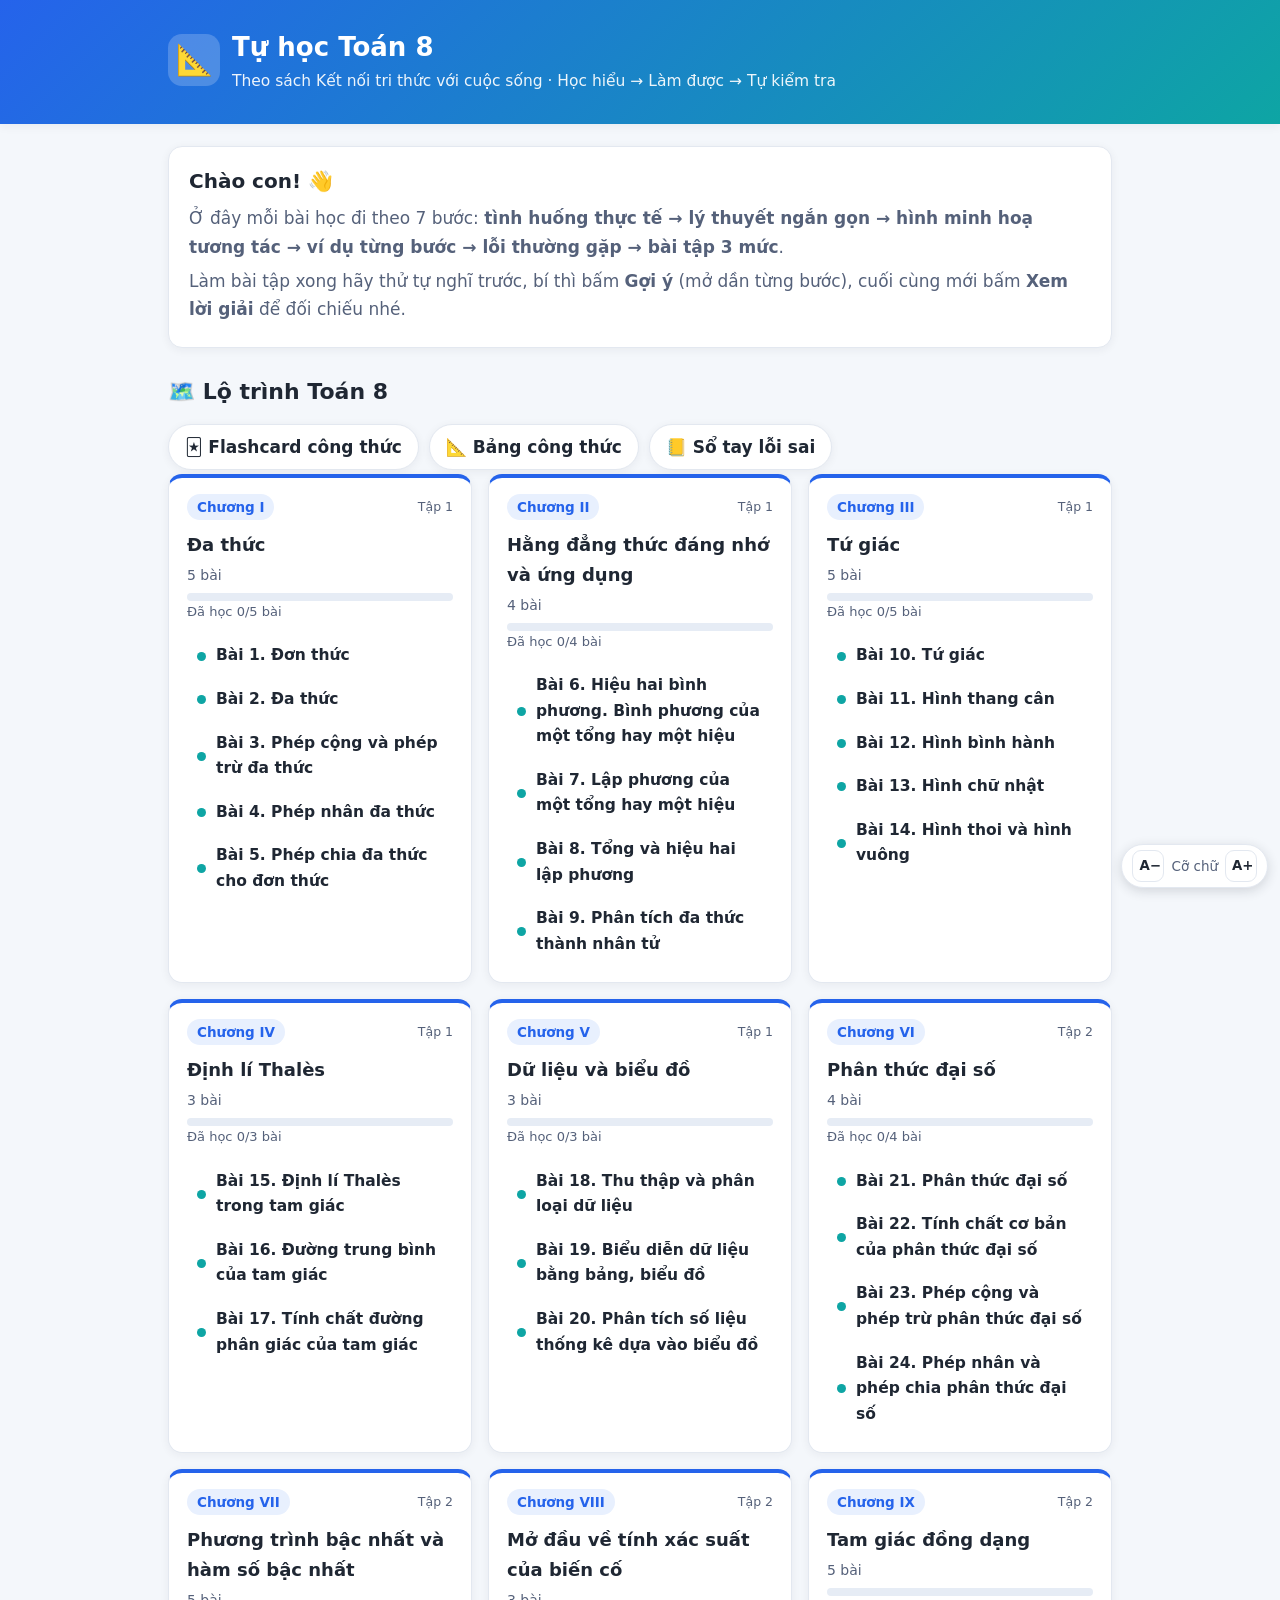
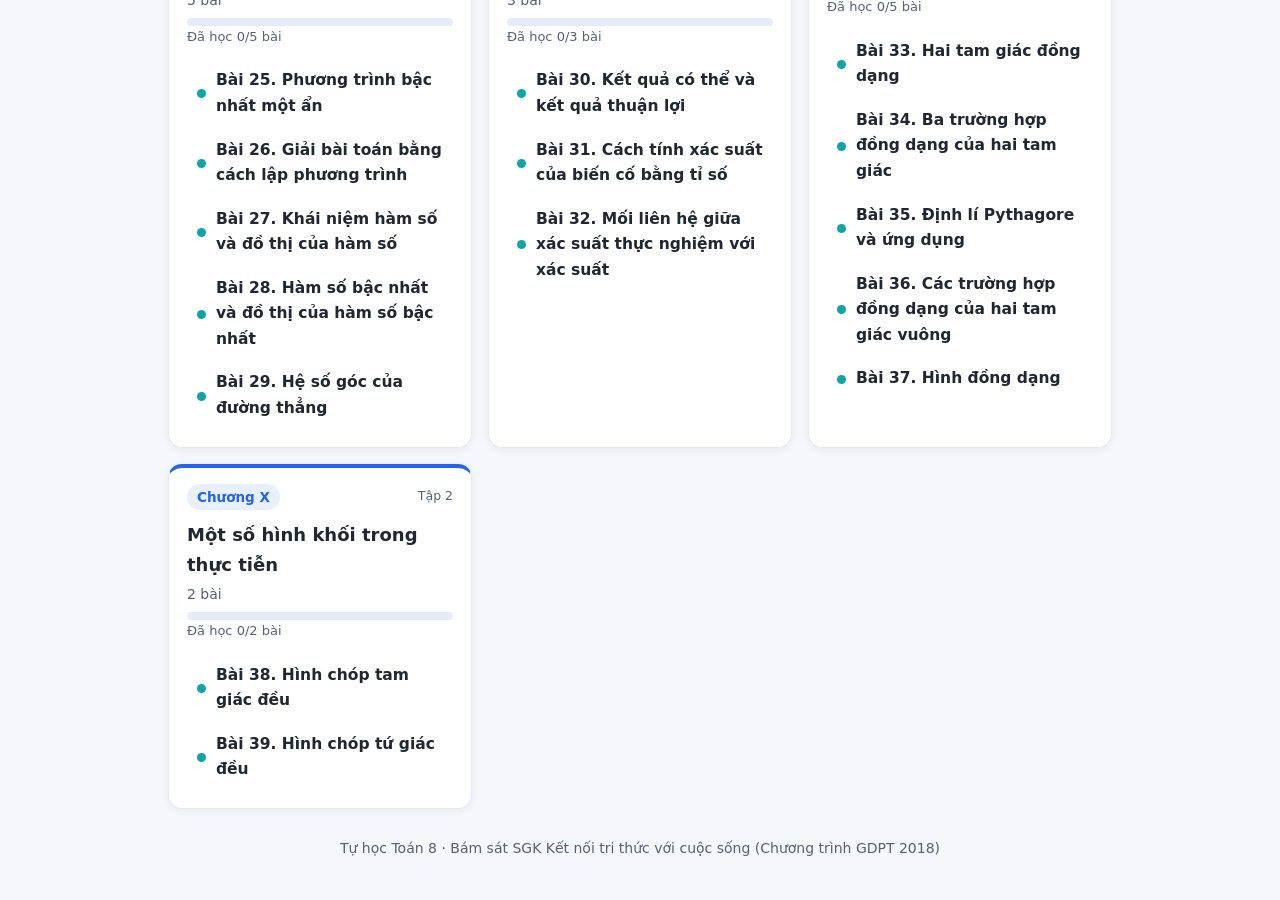
==== index.html @ 3c46e63d "Khoi tao web Tu hoc Toan 8 (Ket noi tri thuc): 10 chuong, 39 bai - 39 bai day du (ly thuyet, vi du, " ====
<!DOCTYPE html>
<html lang="vi">
<head>
  <meta charset="UTF-8" />
  <meta name="viewport" content="width=device-width, initial-scale=1.0" />
  <title>Tự học Toán 8 – Kết nối tri thức</title>
  <link rel="stylesheet" href="vendor/katex/katex.min.css" />
  <link rel="stylesheet" href="css/style.css" />
</head>
<body>
  <header class="site-header">
    <div class="container">
      <div class="brand">
        <div class="logo">📐</div>
        <div>
          <h1>Tự học Toán 8</h1>
          <p class="tagline">Theo sách Kết nối tri thức với cuộc sống · Học hiểu → Làm được → Tự kiểm tra</p>
        </div>
      </div>
    </div>
  </header>

  <main class="container">
    <section class="intro-block">
      <h2>Chào con! 👋</h2>
      <p>Ở đây mỗi bài học đi theo 7 bước: <b>tình huống thực tế → lý thuyết ngắn gọn →
      hình minh hoạ tương tác → ví dụ từng bước → lỗi thường gặp → bài tập 3 mức</b>.</p>
      <p>Làm bài tập xong hãy thử tự nghĩ trước, bí thì bấm <b>Gợi ý</b> (mở dần từng bước),
      cuối cùng mới bấm <b>Xem lời giải</b> để đối chiếu nhé.</p>
    </section>

    <h2 class="section-title">🗺️ Lộ trình Toán 8</h2>
    <div id="home-root"><p style="color:#55617a">Đang tải lộ trình…</p></div>
  </main>

  <footer class="site-footer">
    Tự học Toán 8 · Bám sát SGK Kết nối tri thức với cuộc sống (Chương trình GDPT 2018)
  </footer>

  <!-- KaTeX (offline) -->
  <script src="vendor/katex/katex.min.js"></script>
  <script src="vendor/katex/auto-render.min.js"></script>
  <!-- App + dữ liệu chương -->
  <script src="js/app.js"></script>
  <script src="js/store.js"></script>
  <script src="js/prefs.js"></script>
  <script src="data/chuong-01.js"></script>
  <script src="data/chuong-02.js"></script>
  <script src="data/chuong-03.js"></script>
  <script src="data/chuong-04.js"></script>
  <script src="data/chuong-05.js"></script>
  <script src="data/chuong-06.js"></script>
  <script src="data/chuong-07.js"></script>
  <script src="data/chuong-08.js"></script>
  <script src="data/chuong-09.js"></script>
  <script src="data/chuong-10.js"></script>
  <script>
    MATH8.renderHome("home-root");
    MATH8.typeset(document.body);
  </script>
</body>
</html>
---- css/style.css ----
/* =======================================================================
   Tự học Toán 8 – Kết nối tri thức · style.css
   Giao diện thân thiện, dễ đọc, responsive (điện thoại / máy tính bảng / PC)
   ======================================================================= */

:root {
  --base-font: 17px;
  --c-bg: #f4f7fb;
  --c-card: #ffffff;
  --c-ink: #1f2733;
  --c-ink-soft: #55617a;
  --c-primary: #2563eb;
  --c-primary-dark: #1d4ed8;
  --c-primary-soft: #e8f0fe;
  --c-accent: #0ea5a4;
  --c-line: #e3e8f0;
  --c-warn-bg: #fff7ed;
  --c-warn-line: #fdba74;
  --c-ok: #16a34a;

  /* màu cho 3 mức bài tập */
  --lv1: #16a34a; /* Nhận biết  */
  --lv2: #d97706; /* Thông hiểu */
  --lv3: #dc2626; /* Vận dụng   */

  --radius: 14px;
  --shadow: 0 2px 10px rgba(31, 39, 51, 0.06);
  --shadow-hover: 0 6px 20px rgba(37, 99, 235, 0.16);
  --font: "Segoe UI", system-ui, -apple-system, "Helvetica Neue", Arial,
    "Noto Sans", sans-serif;
}

* { box-sizing: border-box; }

html { scroll-behavior: smooth; }

body {
  margin: 0;
  font-family: var(--font);
  color: var(--c-ink);
  background: var(--c-bg);
  line-height: 1.65;
  font-size: var(--base-font, 17px);
}

a { color: var(--c-primary); text-decoration: none; }
a:hover { text-decoration: underline; }

.container { max-width: 980px; margin: 0 auto; padding: 0 18px; }

/* ---------------- Header / điều hướng ---------------- */
.site-header {
  background: linear-gradient(135deg, #2563eb 0%, #0ea5a4 100%);
  color: #fff;
  padding: 26px 0 30px;
  box-shadow: var(--shadow);
}
.site-header .container { display: flex; flex-direction: column; gap: 6px; }
.site-header .brand { display: flex; align-items: center; gap: 12px; }
.site-header .logo {
  font-size: 30px; line-height: 1;
  background: rgba(255, 255, 255, 0.2);
  width: 52px; height: 52px; border-radius: 14px;
  display: flex; align-items: center; justify-content: center;
}
.site-header h1 { margin: 0; font-size: 26px; font-weight: 800; }
.site-header .tagline { margin: 0; opacity: 0.92; font-size: 15.5px; }

.topbar {
  background: #fff; border-bottom: 1px solid var(--c-line);
  position: sticky; top: 0; z-index: 50;
}
.topbar .container {
  display: flex; align-items: center; gap: 14px;
  height: 54px;
}
.topbar a.home-link { font-weight: 700; color: var(--c-ink); }
.topbar .crumb { color: var(--c-ink-soft); font-size: 15px; }
.topbar .crumb b { color: var(--c-ink); }

/* ---------------- Trang chủ: lộ trình ---------------- */
.intro-block {
  background: var(--c-card); border: 1px solid var(--c-line);
  border-radius: var(--radius); padding: 18px 20px; margin: 22px 0;
  box-shadow: var(--shadow);
}
.intro-block h2 { margin: 0 0 6px; font-size: 20px; }
.intro-block p { margin: 6px 0; color: var(--c-ink-soft); }

.section-title { font-size: 22px; margin: 26px 0 14px; }

.roadmap {
  display: grid;
  grid-template-columns: repeat(auto-fill, minmax(280px, 1fr));
  gap: 16px;
}
.chap-card {
  background: var(--c-card);
  border: 1px solid var(--c-line);
  border-radius: var(--radius);
  padding: 16px 18px;
  box-shadow: var(--shadow);
  transition: transform 0.15s, box-shadow 0.15s;
}
.chap-active { border-top: 4px solid var(--c-primary); }
.chap-soon { opacity: 0.72; }
.chap-head { display: flex; justify-content: space-between; align-items: center; }
.chap-roman {
  font-weight: 800; color: var(--c-primary);
  background: var(--c-primary-soft); padding: 2px 10px; border-radius: 999px;
  font-size: 13.5px;
}
.chap-tap { font-size: 12.5px; color: var(--c-ink-soft); }
.chap-title { margin: 10px 0 4px; font-size: 18px; }
.chap-meta { font-size: 14px; color: var(--c-ink-soft); }
.chap-meta em { color: var(--lv2); font-style: normal; font-weight: 600; }

.lesson-list { list-style: none; margin: 12px 0 0; padding: 0; }
.lesson-list li { margin: 0; }
.lesson-link {
  display: flex; align-items: center; gap: 10px;
  padding: 9px 10px; border-radius: 10px; color: var(--c-ink);
  font-weight: 600; font-size: 15.5px;
}
.lesson-link:hover { background: var(--c-primary-soft); text-decoration: none; }
.lesson-dot {
  width: 9px; height: 9px; border-radius: 50%;
  background: var(--c-accent); flex: none;
}

/* ---------------- Trang bài học ---------------- */
.lesson { margin: 26px 0 60px; }
.lesson > h1 {
  font-size: 27px; margin: 6px 0 4px; line-height: 1.3;
}
.lesson .chapter-name { color: var(--c-primary); font-weight: 700; font-size: 15px; }

.block {
  background: var(--c-card); border: 1px solid var(--c-line);
  border-radius: var(--radius); padding: 18px 20px; margin: 18px 0;
  box-shadow: var(--shadow);
}
.block > h2 {
  font-size: 19px; margin: 0 0 12px;
  display: flex; align-items: center; gap: 9px;
}
.block-icon { font-size: 20px; }

/* Mục tiêu */
.objectives { margin: 0; padding-left: 4px; list-style: none; }
.objectives li { padding: 3px 0 3px 28px; position: relative; }
.objectives li::before {
  content: "✓"; position: absolute; left: 0; top: 3px;
  color: var(--c-ok); font-weight: 800;
}

/* Tình huống mở đầu */
.intro-situation {
  border-left: 5px solid var(--c-accent);
  background: #f0fdfa;
}
.intro-situation .math-callout { margin-top: 10px; }

/* Lý thuyết + công thức nổi bật */
.theory-item { margin-bottom: 16px; }
.theory-item:last-child { margin-bottom: 0; }
.theory-item h3 { margin: 0 0 6px; font-size: 16.5px; color: var(--c-primary-dark); }
.formula-box {
  background: var(--c-primary-soft);
  border: 1px solid #c7dbfb;
  border-radius: 10px;
  padding: 12px 16px; margin: 10px 0;
  text-align: center; font-size: 18px;
  overflow-x: auto;
}
.math-callout {
  background: #f8fafc; border: 1px dashed var(--c-line);
  border-radius: 10px; padding: 10px 14px; text-align: center;
  overflow-x: auto;
}

/* Ví dụ từng bước */
.example { border-left: 5px solid var(--c-primary); }
.example + .example { margin-top: 14px; }
.example h3 { margin: 0 0 8px; font-size: 16.5px; }
.steps { margin: 0; padding-left: 22px; }
.steps li { margin: 5px 0; }

/* Lỗi thường gặp */
.mistakes { background: var(--c-warn-bg); border-color: var(--c-warn-line); }
.mistake-item { padding: 8px 0; border-bottom: 1px dashed var(--c-warn-line); }
.mistake-item:last-child { border-bottom: none; }
.mistake-wrong { color: var(--lv3); }
.mistake-wrong b { font-weight: 700; }
.mistake-right { color: var(--c-ok); }
.mistake-note { color: var(--c-ink-soft); font-size: 14.5px; margin-top: 2px; }

/* ---------------- Bài tập ---------------- */
.exercise {
  border: 1px solid var(--c-line); border-radius: 12px;
  padding: 14px 16px; margin: 14px 0; background: #fff;
}
.ex-head { display: flex; align-items: center; gap: 10px; margin-bottom: 8px; }
.ex-num { font-weight: 800; color: var(--c-ink); }
.lv-badge {
  font-size: 12.5px; font-weight: 700; color: #fff;
  padding: 2px 10px; border-radius: 999px;
}
.lv-1 { background: var(--lv1); }
.lv-2 { background: var(--lv2); }
.lv-3 { background: var(--lv3); }
.ex-prompt { margin: 4px 0 10px; }

.ex-actions { display: flex; flex-wrap: wrap; gap: 8px; }
.btn {
  font-family: inherit; font-size: 14.5px; font-weight: 600;
  border: 1px solid var(--c-line); background: #fff; color: var(--c-ink);
  padding: 7px 14px; border-radius: 9px; cursor: pointer;
  transition: background 0.12s, border-color 0.12s;
}
.btn:hover { background: var(--c-primary-soft); border-color: var(--c-primary); }
.btn-hint { color: var(--c-primary-dark); }
.btn-solution { color: var(--lv3); border-color: #fecaca; }
.btn-solution:hover { background: #fef2f2; border-color: var(--lv3); }
.btn:disabled { opacity: 0.5; cursor: default; }

.hint-area { margin-top: 10px; }
.hint-bubble {
  background: #fffbeb; border: 1px solid #fde68a;
  border-radius: 9px; padding: 9px 13px; margin-top: 8px;
  animation: fade 0.2s ease;
}
.hint-bubble .hint-label { font-weight: 700; color: var(--lv2); }
.solution-area {
  margin-top: 10px; background: #f0fdf4; border: 1px solid #bbf7d0;
  border-radius: 9px; padding: 12px 15px; animation: fade 0.2s ease;
}
.solution-area .sol-label { font-weight: 700; color: var(--c-ok); display: block; margin-bottom: 4px; }
@keyframes fade { from { opacity: 0; transform: translateY(-4px); } to { opacity: 1; transform: none; } }

/* ---------------- Widget tương tác ---------------- */
.widget {
  background: #fdfdff; border: 1px solid var(--c-line);
  border-radius: 12px; padding: 14px; margin-top: 8px;
}
.widget .widget-hint { font-size: 14px; color: var(--c-ink-soft); margin: 0 0 10px; }
.widget-controls {
  display: flex; flex-wrap: wrap; gap: 18px; margin-bottom: 12px;
  align-items: center;
}
.slider-group { display: flex; align-items: center; gap: 10px; }
.slider-group label { font-weight: 700; min-width: 22px; }
.slider-group input[type="range"] { width: 130px; }
.slider-val {
  font-weight: 800; color: var(--c-primary-dark);
  min-width: 26px; text-align: center;
  background: var(--c-primary-soft); border-radius: 7px; padding: 1px 6px;
}
.widget-result {
  text-align: center; font-size: 18px; margin-top: 10px;
  background: var(--c-primary-soft); border-radius: 9px; padding: 8px;
  overflow-x: auto;
}
.widget svg { display: block; max-width: 100%; height: auto; margin: 0 auto; }

.tiles-area { display: flex; flex-wrap: wrap; gap: 8px; margin: 8px 0; min-height: 50px; }
.tile {
  display: inline-flex; align-items: center; justify-content: center;
  font-weight: 700; color: #fff; border-radius: 7px; cursor: pointer;
  user-select: none; box-shadow: 0 1px 3px rgba(0,0,0,.15);
  transition: transform .1s;
}
.tile:hover { transform: translateY(-2px); }
.tile-x2 { width: 56px; height: 56px; background: #2563eb; }
.tile-x  { width: 30px; height: 56px; background: #0ea5a4; }
.tile-1  { width: 30px; height: 30px; background: #f59e0b; font-size: 13px; }
.tile-neg { filter: brightness(0.74) saturate(1.35); }
.tiles-result { margin-top: 6px; }

/* ---------------- Điều hướng cuối bài ---------------- */
.lesson-nav {
  display: flex; justify-content: space-between; gap: 12px; margin-top: 24px;
}
.lesson-nav a {
  flex: 1; background: var(--c-card); border: 1px solid var(--c-line);
  border-radius: 12px; padding: 12px 16px; box-shadow: var(--shadow);
  font-weight: 600;
}
.lesson-nav a:hover { box-shadow: var(--shadow-hover); text-decoration: none; }
.lesson-nav .nav-next { text-align: right; }
.lesson-nav .nav-dir { display: block; font-size: 13px; color: var(--c-ink-soft); }

/* ---------------- Footer ---------------- */
.site-footer {
  text-align: center; color: var(--c-ink-soft); font-size: 14px;
  padding: 28px 16px 40px;
}

/* ---------------- Responsive ---------------- */
@media (max-width: 600px) {
  .site-header h1 { font-size: 21px; }
  .roadmap { grid-template-columns: 1fr; }
  .lesson > h1 { font-size: 22px; }
  .block { padding: 14px 15px; }
  .slider-group input[type="range"] { width: 100px; }
  .lesson-nav { flex-direction: column; }
  .home-tools { flex-wrap: wrap; }
}

/* ---------------- Thanh điều hướng công cụ (trang chủ) ---------------- */
.home-tools { display: flex; gap: 10px; flex-wrap: wrap; margin: 14px 0 4px; }
.home-tools a {
  display: inline-flex; align-items: center; gap: 7px;
  background: var(--c-card); border: 1px solid var(--c-line); border-radius: 999px;
  padding: 8px 16px; font-weight: 600; color: var(--c-ink); box-shadow: var(--shadow);
}
.home-tools a:hover { background: var(--c-primary-soft); border-color: var(--c-primary); text-decoration: none; }

.continue-banner {
  background: linear-gradient(135deg, #eef5ff, #e6fbf8);
  border: 1px solid #c7dbfb; border-radius: var(--radius); padding: 14px 18px; margin: 16px 0;
  display: flex; align-items: center; justify-content: space-between; gap: 12px; flex-wrap: wrap;
}
.continue-banner .ct-go { background: var(--c-primary); color: #fff; border: none; border-radius: 10px; padding: 9px 18px; font-weight: 700; font-family: inherit; cursor: pointer; }
.continue-banner .ct-go:hover { background: var(--c-primary-dark); }

/* tiến độ trên thẻ chương */
.chap-progress { margin-top: 4px; }
.pbar { height: 8px; background: #e6ecf5; border-radius: 999px; overflow: hidden; margin-top: 6px; }
.pbar > span { display: block; height: 100%; background: linear-gradient(90deg, #2563eb, #0ea5a4); border-radius: 999px; }
.chap-progress .pnum { font-size: 13px; color: var(--c-ink-soft); }
.lesson-link.done { color: var(--c-ok); }
.lesson-link .lesson-check { margin-left: auto; color: var(--c-ok); font-weight: 800; }

/* nút đánh dấu đã học */
.done-row { text-align: center; margin: 18px 0 4px; }
.btn-done {
  font-family: inherit; font-size: 15.5px; font-weight: 700; cursor: pointer;
  border: 2px solid var(--c-ok); background: #fff; color: var(--c-ok);
  padding: 10px 22px; border-radius: 999px;
}
.btn-done.is-done { background: var(--c-ok); color: #fff; }

/* ---------------- Quiz tự kiểm tra ---------------- */
.quiz { background: #fbfdff; border-color: #c7dbfb; }
.quiz-q { border: 1px solid var(--c-line); border-radius: 12px; padding: 13px 15px; margin: 12px 0; background: #fff; }
.quiz-q .q-num { font-weight: 800; }
.quiz-prompt { margin: 4px 0 10px; }
.quiz-choices { display: flex; flex-direction: column; gap: 8px; }
.quiz-choice {
  display: flex; align-items: center; gap: 10px; cursor: pointer;
  border: 1px solid var(--c-line); border-radius: 9px; padding: 8px 12px; transition: background .12s;
}
.quiz-choice:hover { background: var(--c-primary-soft); }
.quiz-choice input { accent-color: var(--c-primary); }
.quiz-choice.correct { background: #f0fdf4; border-color: var(--c-ok); }
.quiz-choice.wrong { background: #fef2f2; border-color: var(--lv3); }
.quiz-fill input {
  font-family: inherit; font-size: 15.5px; padding: 8px 12px; border: 1px solid var(--c-line);
  border-radius: 9px; width: 160px;
}
.quiz-fb { margin-top: 9px; padding: 9px 13px; border-radius: 9px; font-size: 14.5px; display: none; }
.quiz-fb.ok { background: #f0fdf4; border: 1px solid #bbf7d0; color: var(--c-ok); display: block; }
.quiz-fb.no { background: #fef2f2; border: 1px solid #fecaca; color: var(--lv3); display: block; }
.quiz-score { text-align: center; font-weight: 700; margin-top: 10px; font-size: 16px; }

/* ---------------- Flashcard ---------------- */
.fc-wrap { max-width: 560px; margin: 0 auto; }
.fc-bar { display: flex; gap: 10px; align-items: center; flex-wrap: wrap; margin-bottom: 14px; }
.fc-bar select { font-family: inherit; font-size: 15px; padding: 7px 10px; border-radius: 9px; border: 1px solid var(--c-line); }
.flashcard {
  background: var(--c-card); border: 1px solid var(--c-line); border-radius: var(--radius);
  box-shadow: var(--shadow); min-height: 180px; display: flex; flex-direction: column;
  align-items: center; justify-content: center; gap: 10px; padding: 26px 20px; text-align: center; cursor: pointer;
}
.flashcard .fc-side { font-size: 14px; color: var(--c-ink-soft); }
.flashcard .fc-content { font-size: 20px; }
.flashcard .fc-hint { font-size: 13px; color: var(--c-ink-soft); }
.fc-actions { display: flex; gap: 10px; justify-content: center; margin-top: 14px; }
.fc-actions .btn-no { border-color: #fecaca; color: var(--lv3); }
.fc-actions .btn-yes { border-color: #bbf7d0; color: var(--c-ok); }
.fc-progress { text-align: center; color: var(--c-ink-soft); font-size: 14px; margin-top: 12px; }

/* ---------------- Sổ tay lỗi sai ---------------- */
.mistake {
  background: var(--c-card); border: 1px solid var(--c-line); border-left: 5px solid var(--lv3);
  border-radius: 12px; padding: 13px 16px; margin: 12px 0; box-shadow: var(--shadow);
}
.mistake .mk-lesson { font-size: 13.5px; color: var(--c-primary); font-weight: 700; }
.mistake .mk-correct { color: var(--c-ok); margin-top: 4px; }
.mistake .mk-actions { margin-top: 8px; display: flex; gap: 8px; }
.empty-note { text-align: center; color: var(--c-ink-soft); padding: 30px 10px; }

/* ---------------- Bảng công thức tổng hợp ---------------- */
.cf-chap { font-size: 20px; color: var(--c-primary-dark); margin: 24px 0 6px; border-bottom: 2px solid var(--c-line); padding-bottom: 5px; }
.cf-chap-body { display: grid; grid-template-columns: repeat(auto-fill, minmax(300px, 1fr)); gap: 14px; }
.cf-lesson { background: var(--c-card); border: 1px solid var(--c-line); border-radius: 12px; padding: 12px 15px; box-shadow: var(--shadow); }
.cf-title { font-weight: 700; font-size: 15.5px; display: block; margin-bottom: 6px; }
.cf-item { margin: 8px 0; }
.cf-name { font-size: 14px; color: var(--c-ink-soft); }
.cf-item .formula-box { margin: 4px 0 0; font-size: 16px; padding: 8px 12px; }

/* ---------------- Nút chỉnh cỡ chữ ---------------- */
.font-control {
  position: fixed; right: 12px; bottom: 12px; z-index: 200;
  display: flex; align-items: center; gap: 7px;
  background: #fff; border: 1px solid var(--c-line); border-radius: 999px;
  padding: 5px 10px; box-shadow: 0 3px 12px rgba(31,39,51,.16); font-size: 13.5px;
}
.font-control span { color: var(--c-ink-soft); }
.font-control button {
  font-family: inherit; font-weight: 800; cursor: pointer;
  border: 1px solid var(--c-line); background: #fff; color: var(--c-ink);
  width: 32px; height: 32px; border-radius: 9px; line-height: 1;
}
.font-control button:hover { background: var(--c-primary-soft); border-color: var(--c-primary); }
@media print { .font-control { display: none; } }
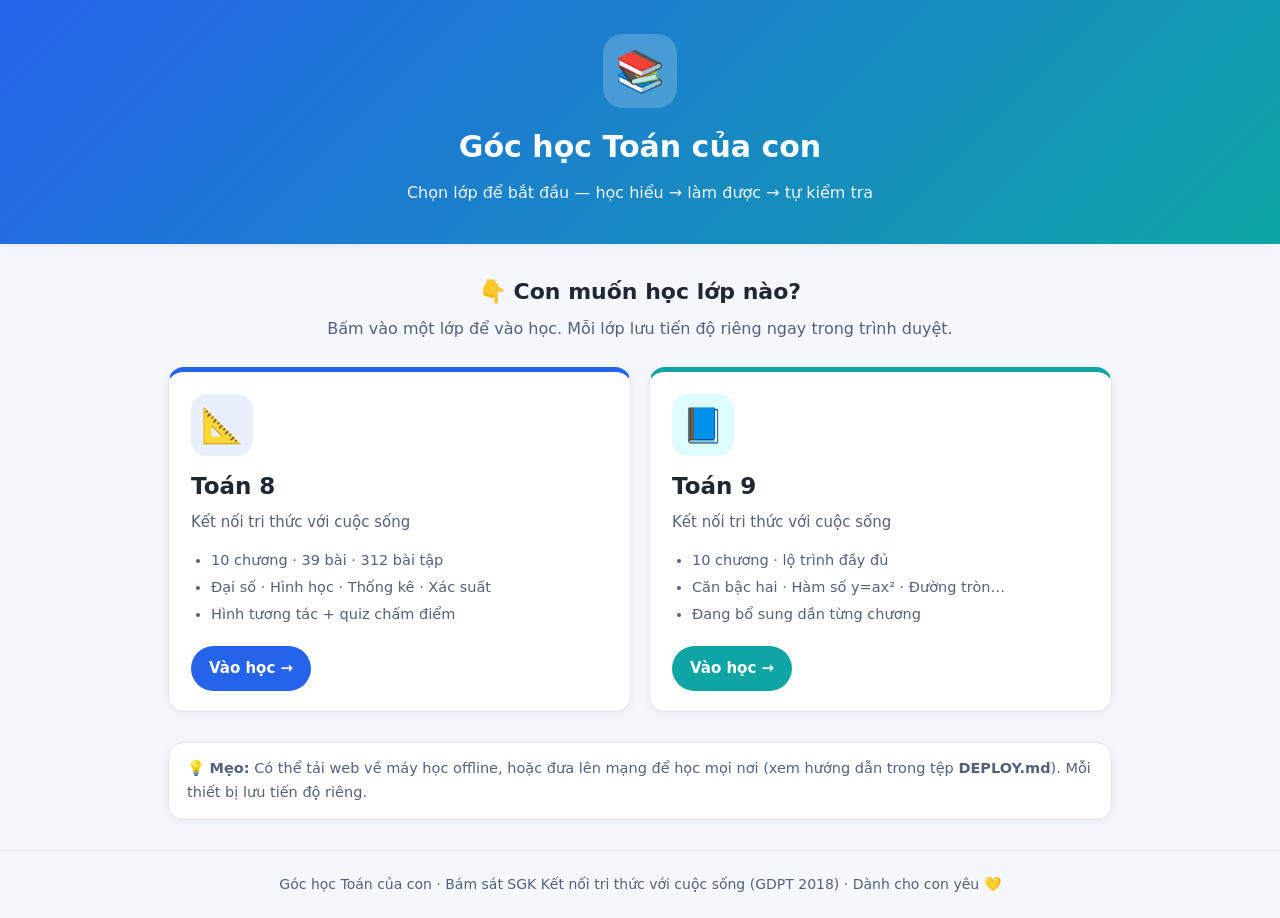
==== commit edd74a46: "Them trang chu chon lop + Toan 9 day du (10 chuong, 32 bai, widget tuong tac); chuyen Toan 8 vao lop" ====
--- a/index.html
+++ b/index.html
@@ -3,60 +3,103 @@
 <head>
   <meta charset="UTF-8" />
   <meta name="viewport" content="width=device-width, initial-scale=1.0" />
-  <title>Tự học Toán 8 – Kết nối tri thức</title>
-  <link rel="stylesheet" href="vendor/katex/katex.min.css" />
-  <link rel="stylesheet" href="css/style.css" />
+  <title>Góc học Toán của con · Chọn lớp</title>
+  <style>
+    :root{
+      --c-bg:#f4f7fb; --c-card:#fff; --c-ink:#1f2733; --c-ink-soft:#55617a;
+      --c-primary:#2563eb; --c-primary-dark:#1d4ed8; --c-accent:#0ea5a4;
+      --c-line:#e3e8f0; --radius:16px; --shadow:0 2px 10px rgba(31,39,51,.06);
+      --shadow-hover:0 10px 28px rgba(37,99,235,.18);
+      --font:"Segoe UI",system-ui,-apple-system,"Helvetica Neue",Arial,"Noto Sans",sans-serif;
+    }
+    *{box-sizing:border-box;}
+    body{margin:0;font-family:var(--font);color:var(--c-ink);background:var(--c-bg);
+      line-height:1.65;min-height:100vh;display:flex;flex-direction:column;}
+    .container{max-width:980px;margin:0 auto;padding:0 18px;width:100%;}
+    .site-header{background:linear-gradient(135deg,#2563eb 0%,#0ea5a4 100%);color:#fff;
+      padding:34px 0 38px;text-align:center;box-shadow:var(--shadow);}
+    .site-header .logo{font-size:40px;line-height:1;background:rgba(255,255,255,.2);
+      width:74px;height:74px;border-radius:20px;display:flex;align-items:center;
+      justify-content:center;margin:0 auto 14px;}
+    .site-header h1{margin:0;font-size:30px;font-weight:800;}
+    .site-header p{margin:8px 0 0;opacity:.93;font-size:16px;}
+    main{flex:1;}
+    .pick-title{font-size:22px;margin:30px 0 6px;text-align:center;}
+    .pick-sub{color:var(--c-ink-soft);text-align:center;margin:0 0 24px;}
+    .grade-grid{display:grid;grid-template-columns:repeat(auto-fit,minmax(260px,1fr));
+      gap:18px;margin-bottom:30px;}
+    .grade-card{display:flex;flex-direction:column;background:var(--c-card);
+      border:1px solid var(--c-line);border-radius:var(--radius);padding:22px 22px 20px;
+      box-shadow:var(--shadow);text-decoration:none;color:inherit;
+      transition:transform .16s,box-shadow .16s,border-color .16s;border-top:5px solid var(--c-primary);}
+    .grade-card:hover{transform:translateY(-5px);box-shadow:var(--shadow-hover);text-decoration:none;}
+    .grade-card.g9{border-top-color:var(--c-accent);}
+    .grade-icon{font-size:34px;width:62px;height:62px;border-radius:16px;display:flex;
+      align-items:center;justify-content:center;background:#e8f0fe;margin-bottom:12px;}
+    .g9 .grade-icon{background:#defcfb;}
+    .grade-card h2{margin:0;font-size:23px;font-weight:800;}
+    .grade-card .desc{color:var(--c-ink-soft);font-size:15px;margin:4px 0 12px;}
+    .grade-card ul{margin:0 0 16px;padding-left:20px;color:var(--c-ink-soft);font-size:14.5px;}
+    .grade-card ul li{margin:3px 0;}
+    .go{margin-top:auto;align-self:flex-start;background:var(--c-primary);color:#fff;
+      font-weight:700;font-size:15px;padding:10px 18px;border-radius:999px;}
+    .g9 .go{background:var(--c-accent);}
+    .grade-card:hover .go{background:var(--c-primary-dark);}
+    .note{background:var(--c-card);border:1px solid var(--c-line);border-radius:var(--radius);
+      padding:14px 18px;color:var(--c-ink-soft);font-size:14.5px;box-shadow:var(--shadow);
+      margin-bottom:30px;}
+    .site-footer{text-align:center;color:var(--c-ink-soft);font-size:14px;padding:22px 0;
+      border-top:1px solid var(--c-line);}
+    @media(max-width:520px){.site-header h1{font-size:25px;}.grade-card h2{font-size:21px;}}
+  </style>
 </head>
 <body>
   <header class="site-header">
     <div class="container">
-      <div class="brand">
-        <div class="logo">📐</div>
-        <div>
-          <h1>Tự học Toán 8</h1>
-          <p class="tagline">Theo sách Kết nối tri thức với cuộc sống · Học hiểu → Làm được → Tự kiểm tra</p>
-        </div>
-      </div>
+      <div class="logo">📚</div>
+      <h1>Góc học Toán của con</h1>
+      <p>Chọn lớp để bắt đầu — học hiểu → làm được → tự kiểm tra</p>
     </div>
   </header>
 
   <main class="container">
-    <section class="intro-block">
-      <h2>Chào con! 👋</h2>
-      <p>Ở đây mỗi bài học đi theo 7 bước: <b>tình huống thực tế → lý thuyết ngắn gọn →
-      hình minh hoạ tương tác → ví dụ từng bước → lỗi thường gặp → bài tập 3 mức</b>.</p>
-      <p>Làm bài tập xong hãy thử tự nghĩ trước, bí thì bấm <b>Gợi ý</b> (mở dần từng bước),
-      cuối cùng mới bấm <b>Xem lời giải</b> để đối chiếu nhé.</p>
-    </section>
+    <h2 class="pick-title">👇 Con muốn học lớp nào?</h2>
+    <p class="pick-sub">Bấm vào một lớp để vào học. Mỗi lớp lưu tiến độ riêng ngay trong trình duyệt.</p>
 
-    <h2 class="section-title">🗺️ Lộ trình Toán 8</h2>
-    <div id="home-root"><p style="color:#55617a">Đang tải lộ trình…</p></div>
+    <div class="grade-grid">
+      <a class="grade-card g8" href="lop8/index.html">
+        <div class="grade-icon">📐</div>
+        <h2>Toán 8</h2>
+        <div class="desc">Kết nối tri thức với cuộc sống</div>
+        <ul>
+          <li>10 chương · 39 bài · 312 bài tập</li>
+          <li>Đại số · Hình học · Thống kê · Xác suất</li>
+          <li>Hình tương tác + quiz chấm điểm</li>
+        </ul>
+        <span class="go">Vào học →</span>
+      </a>
+
+      <a class="grade-card g9" href="lop9/index.html">
+        <div class="grade-icon">📘</div>
+        <h2>Toán 9</h2>
+        <div class="desc">Kết nối tri thức với cuộc sống</div>
+        <ul>
+          <li>10 chương · lộ trình đầy đủ</li>
+          <li>Căn bậc hai · Hàm số y=ax² · Đường tròn…</li>
+          <li>Đang bổ sung dần từng chương</li>
+        </ul>
+        <span class="go">Vào học →</span>
+      </a>
+    </div>
+
+    <div class="note">
+      💡 <b>Mẹo:</b> Có thể tải web về máy học offline, hoặc đưa lên mạng để học mọi nơi
+      (xem hướng dẫn trong tệp <b>DEPLOY.md</b>). Mỗi thiết bị lưu tiến độ riêng.
+    </div>
   </main>
 
   <footer class="site-footer">
-    Tự học Toán 8 · Bám sát SGK Kết nối tri thức với cuộc sống (Chương trình GDPT 2018)
+    Góc học Toán của con · Bám sát SGK Kết nối tri thức với cuộc sống (GDPT 2018) · Dành cho con yêu 💛
   </footer>
-
-  <!-- KaTeX (offline) -->
-  <script src="vendor/katex/katex.min.js"></script>
-  <script src="vendor/katex/auto-render.min.js"></script>
-  <!-- App + dữ liệu chương -->
-  <script src="js/app.js"></script>
-  <script src="js/store.js"></script>
-  <script src="js/prefs.js"></script>
-  <script src="data/chuong-01.js"></script>
-  <script src="data/chuong-02.js"></script>
-  <script src="data/chuong-03.js"></script>
-  <script src="data/chuong-04.js"></script>
-  <script src="data/chuong-05.js"></script>
-  <script src="data/chuong-06.js"></script>
-  <script src="data/chuong-07.js"></script>
-  <script src="data/chuong-08.js"></script>
-  <script src="data/chuong-09.js"></script>
-  <script src="data/chuong-10.js"></script>
-  <script>
-    MATH8.renderHome("home-root");
-    MATH8.typeset(document.body);
-  </script>
 </body>
 </html>
